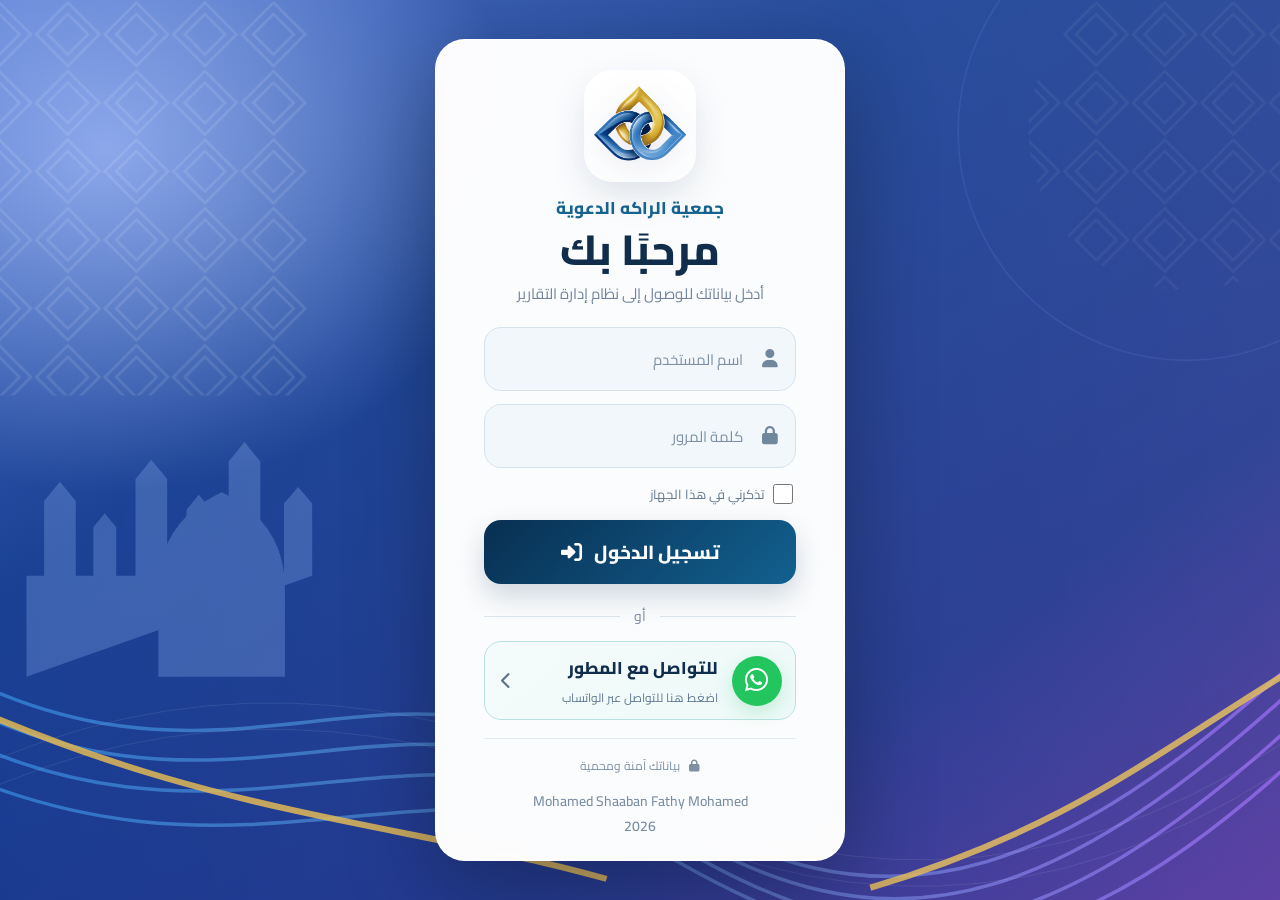
==== index.html @ d91a2e6d "تحسين خلفية صفحة الدخول وإزالة خلفية اللوجو" ====
<!DOCTYPE html>
<html lang="ar" dir="rtl">
<head>
<meta charset="UTF-8"><meta name="viewport" content="width=device-width,initial-scale=1,viewport-fit=cover">
<title>نظام إدارة التقارير الأسبوعية</title>
<meta name="theme-color" content="#102b75"><meta name="mobile-web-app-capable" content="yes"><meta name="apple-mobile-web-app-capable" content="yes"><meta name="apple-mobile-web-app-title" content="التقارير الأسبوعية">
<link rel="manifest" href="manifest.webmanifest"><link rel="apple-touch-icon" href="assets/logo.png">
<link rel="preconnect" href="https://script.google.com"><link rel="preconnect" href="https://fonts.googleapis.com"><link rel="preconnect" href="https://fonts.gstatic.com" crossorigin><link href="https://fonts.googleapis.com/css2?family=Cairo:wght@400;500;600;700;800&display=swap" rel="stylesheet"><link rel="stylesheet" href="https://cdnjs.cloudflare.com/ajax/libs/font-awesome/6.7.2/css/all.min.css">
<link rel="stylesheet" href="css/variables.css"><link rel="stylesheet" href="css/theme.css"><link rel="stylesheet" href="css/animations.css"><link rel="stylesheet" href="css/login.css"><link rel="stylesheet" href="css/login-v6.css?v=3"><link rel="stylesheet" href="css/dialogs.css?v=1"><link rel="stylesheet" href="css/pwa.css?v=3">
<style>
html,body{margin:0;min-height:100%;background:#eaf0f6}
body{overflow-x:hidden}
.login-page{position:relative;min-height:100dvh;min-height:100svh;background-image:linear-gradient(90deg,rgba(255,255,255,.06),rgba(255,255,255,.10)),url('assets/login-background.webp?v=3');background-size:cover;background-position:center;background-repeat:no-repeat;display:flex;align-items:center;justify-content:flex-start;padding:24px 10%;box-sizing:border-box;overflow:hidden}
.login-page::before{content:"";position:absolute;inset:0;background:linear-gradient(90deg,rgba(255,255,255,.03),rgba(255,255,255,.12));pointer-events:none}
.login-card{position:relative;z-index:1;backdrop-filter:blur(10px);-webkit-backdrop-filter:blur(10px)}
.card-logo img{background:transparent!important;mix-blend-mode:multiply;filter:drop-shadow(0 8px 18px rgba(16,43,117,.10))}
@media(max-width:900px){.login-page{background-position:center center;justify-content:center;padding:18px}.login-page::before{background:rgba(255,255,255,.10)}}
@media(max-width:600px){.login-page{background-position:center center;padding:14px}.login-card{width:min(100%,420px);max-height:calc(100dvh - 28px);overflow:auto}.login-page::before{background:rgba(255,255,255,.14)}.card-logo img{mix-blend-mode:multiply}}
@media(prefers-reduced-motion:reduce){.login-page{background-attachment:scroll}}
</style>
</head>
<body>
<div class="login-page">
<main class="login-card fade-up">
    <div class="card-logo"><img src="assets/logo.png" alt="شعار جمعية الراكه الدعوية"></div>
    <div class="login-kicker">جمعية الراكه الدعوية</div>
    <h1 class="login-title">مرحبًا بك</h1>
    <p class="login-subtitle">أدخل بياناتك للوصول إلى نظام إدارة التقارير</p>
    <form class="login-form">
        <div class="input-group"><i class="fa-solid fa-user"></i><input id="username" type="text" autocomplete="username" placeholder="اسم المستخدم"></div>
        <div class="input-group"><i class="fa-solid fa-lock"></i><input id="password" type="password" autocomplete="current-password" placeholder="كلمة المرور"></div>
        <label class="remember-row"><input type="checkbox"><span>تذكرني في هذا الجهاز</span></label>
        <button id="loginBtn" type="button" class="login-btn ripple"><span id="loginText">تسجيل الدخول</span><i class="fa-solid fa-right-to-bracket"></i></button>
    </form>
    <div class="contact-divider"><span>أو</span></div>
    <a class="developer-contact" href="https://wa.me/966580956015" target="_blank" rel="noopener noreferrer" aria-label="التواصل مع المطور عبر الواتساب">
        <span class="whatsapp-icon"><i class="fa-brands fa-whatsapp"></i></span>
        <span class="developer-contact-text"><strong>للتواصل مع المطور</strong><small>اضغط هنا للتواصل عبر الواتساب</small></span>
        <i class="fa-solid fa-chevron-left developer-arrow"></i>
    </a>
    <div class="security-note"><i class="fa-solid fa-lock"></i> بياناتك آمنة ومحمية</div>
    <div class="login-footer">Mohamed Shaaban Fathy Mohamed<br><span>2026</span></div>
</main>
</div>
<script src="js/config.js"></script><script src="js/storage.js"></script><script src="js/api.js?v=2"></script><script src="js/dialogs.js?v=1"></script><script src="js/auth.js?v=2"></script><script src="js/pwa.js?v=3"></script><script>if('serviceWorker'in navigator)window.addEventListener('load',()=>navigator.serviceWorker.register('./service-worker.js?v=17').catch(()=>{}));</script>
</body></html>
---- css/variables.css ----
/* ==========================================
   Weekly Reports System
   CSS Variables
========================================== */

:root {

    /* ==========================
       Primary Colors
    ========================== */

    --primary: #4F46E5;
    --primary-light: #6366F1;
    --primary-dark: #3730A3;

    --secondary: #7C3AED;

    --success: #16A34A;

    --warning: #F59E0B;

    --danger: #DC2626;

    --info: #0EA5E9;

    /* ==========================
       Light Theme
    ========================== */

    --background: #F5F7FB;

    --surface: #FFFFFF;

    --surface-2: #F8FAFC;

    --border: #E5E7EB;

    /* ==========================
       Text Colors
    ========================== */

    --text: #111827;

    --text-light: #6B7280;

    --text-white: #FFFFFF;

    /* ==========================
       Radius
    ========================== */

    --radius-xs: 8px;

    --radius-sm: 12px;

    --radius-md: 18px;

    --radius-lg: 24px;

    --radius-xl: 32px;

    /* ==========================
       Shadows
    ========================== */

    --shadow-sm:
        0 2px 8px rgba(0,0,0,.05);

    --shadow-md:
        0 8px 25px rgba(0,0,0,.08);

    --shadow-lg:
        0 15px 45px rgba(0,0,0,.12);

    /* ==========================
       Glass Effect
    ========================== */

    --glass:
        rgba(255,255,255,.65);

    --glass-border:
        rgba(255,255,255,.45);

    --blur: blur(18px);

    /* ==========================
       Animation
    ========================== */

    --transition:
        .30s ease;

    --transition-fast:
        .18s ease;

    /* ==========================
       Sizes
    ========================== */

    --container: 1400px;

    --login-width: 460px;

    --header-height: 72px;

}
---- css/theme.css ----
/* ==========================================
   Weekly Reports System
   Theme
========================================== */

/* ==========================
   Reset
========================== */

* {

    margin: 0;

    padding: 0;

    box-sizing: border-box;

}

/* ==========================
   HTML
========================== */

html {

    scroll-behavior: smooth;

}

/* ==========================
   Body
========================== */

body {

    font-family: "Cairo", sans-serif;

    background: var(--background);

    color: var(--text);

    direction: rtl;

    overflow-x: hidden;

    min-height: 100vh;

    transition: var(--transition);

    -webkit-font-smoothing: antialiased;

    text-rendering: optimizeLegibility;

}

/* ==========================
   Links
========================== */

a {

    text-decoration: none;

    color: inherit;

}

/* ==========================
   Buttons
========================== */

button {

    font-family: inherit;

    border: none;

    outline: none;

    cursor: pointer;

}

/* ==========================
   Inputs
========================== */

input,

textarea,

select,

button {

    font-family: inherit;

}

/* ==========================
   Images
========================== */

img {

    display: block;

    max-width: 100%;

}

/* ==========================
   Lists
========================== */

ul,

ol {

    list-style: none;

}

/* ==========================
   App
========================== */

#app {

    width: 100%;

    min-height: 100vh;

}

/* ==========================
   Container
========================== */

.container {

    width: min(100% - 40px, var(--container));

    margin-inline: auto;

}

/* ==========================
   Scrollbar
========================== */

::-webkit-scrollbar {

    width: 10px;

}

::-webkit-scrollbar-track {

    background: var(--surface-2);

}

::-webkit-scrollbar-thumb {

    background: var(--primary);

    border-radius: 100px;

}

::-webkit-scrollbar-thumb:hover {

    background: var(--primary-dark);

}

/* ==========================
   Selection
========================== */

::selection {

    background: var(--primary);

    color: white;

}

/* ==========================
   Focus
========================== */

:focus-visible {

    outline: 3px solid rgba(79,70,229,.25);

    outline-offset: 2px;

}

/* ==========================
   Dark Theme
========================== */

body.dark {

    --background: #0F172A;

    --surface: #1E293B;

    --surface-2: #273449;

    --border: #334155;

    --text: #F8FAFC;

    --text-light: #CBD5E1;

    --glass: rgba(30,41,59,.65);

    --glass-border: rgba(255,255,255,.08);

}
---- css/animations.css ----
/* ==========================================
   Weekly Reports System
   Animations
========================================== */

/* ==========================
   Keyframes
========================== */

@keyframes fadeIn {

    from {

        opacity: 0;

    }

    to {

        opacity: 1;

    }

}

@keyframes fadeUp {

    from {

        opacity: 0;

        transform: translateY(35px);

    }

    to {

        opacity: 1;

        transform: translateY(0);

    }

}

@keyframes fadeDown {

    from {

        opacity: 0;

        transform: translateY(-35px);

    }

    to {

        opacity: 1;

        transform: translateY(0);

    }

}

@keyframes zoomIn {

    from {

        opacity: 0;

        transform: scale(.90);

    }

    to {

        opacity: 1;

        transform: scale(1);

    }

}

@keyframes float {

    0% {

        transform: translateY(0px);

    }

    50% {

        transform: translateY(-10px);

    }

    100% {

        transform: translateY(0px);

    }

}

@keyframes rotate {

    from {

        transform: rotate(0deg);

    }

    to {

        transform: rotate(360deg);

    }

}

@keyframes pulse {

    0% {

        transform: scale(1);

    }

    50% {

        transform: scale(1.05);

    }

    100% {

        transform: scale(1);

    }

}

/* ==========================
   Animation Classes
========================== */

.fade-in {

    animation: fadeIn .7s ease forwards;

}

.fade-up {

    animation: fadeUp .7s ease forwards;

}

.fade-down {

    animation: fadeDown .7s ease forwards;

}

.zoom-in {

    animation: zoomIn .5s ease forwards;

}

.float {

    animation: float 4s ease-in-out infinite;

}

.pulse {

    animation: pulse 2s infinite;

}

/* ==========================
   Loading Spinner
========================== */

.spinner {

    width: 22px;

    height: 22px;

    border: 3px solid rgba(255,255,255,.30);

    border-top-color: white;

    border-radius: 50%;

    animation: rotate .8s linear infinite;

}

/* ==========================
   Hover Effects
========================== */

.hover-up {

    transition: var(--transition);

}

.hover-up:hover {

    transform: translateY(-5px);

}

.hover-scale {

    transition: var(--transition);

}

.hover-scale:hover {

    transform: scale(1.03);

}

/* ==========================
   Ripple Effect
========================== */

.ripple {

    position: relative;

    overflow: hidden;

}

.ripple::after {

    content: "";

    position: absolute;

    width: 0;

    height: 0;

    border-radius: 50%;

    background: rgba(255,255,255,.35);

    top: 50%;

    left: 50%;

    transform: translate(-50%, -50%);

    transition: .5s;

}

.ripple:active::after {

    width: 350px;

    height: 350px;

}
---- css/login.css ----
/* ==========================================
   Weekly Reports System
   Login Page
========================================== */
/* ==========================
   Body
========================== */

body{

    font-family:"Cairo",sans-serif;

    min-height:100vh;

    margin:0;

    display:flex;

    justify-content:center;

    align-items:center;

    overflow:hidden;

    background:

    linear-gradient(

        rgba(15,23,42,.35),

        rgba(15,23,42,.35)

    ),

    url("../assets/login-bg.jpg");

    background-size:cover;

    background-position:center;

    background-repeat:no-repeat;

    background-attachment:fixed;

}
/* ==========================
   Login Wrapper
========================== */

.login-wrapper{

    width:100%;

    max-width:1200px;

    display:flex;

    justify-content:center;

    align-items:center;

    padding:20px;

}
/* ==========================
   Login Card
========================== */

.login-card{

    width:100%;

    max-width:410px;

    padding:30px;

    border-radius:24px;

    background:rgba(32,38,72,.55);

    backdrop-filter:blur(16px);

    -webkit-backdrop-filter:blur(16px);

    border:1px solid rgba(255,255,255,.12);

    box-shadow:

    0 15px 40px rgba(0,0,0,.25);

}
/* ==========================
   Logo
========================== */

.logo{

    width:72px;

    height:72px;

    display:block;

    margin:0 auto 15px;

    object-fit:contain;

}

.logo img{

    width:72px;

    height:72px;

}

/* ==========================
   Title
========================== */

.login-title{

    font-size:36px;

    font-weight:800;

    color:#FFFFFF;

    text-align:center;

    line-height:1.25;

    margin:12px 0 8px;

}

.login-subtitle{

    font-size:15px;

    color:rgba(255,255,255,.75);

    text-align:center;

    line-height:1.8;

    margin-bottom:28px;

}

/* ==========================
   Form
========================== */

.login-form{

    display:flex;

    flex-direction:column;

    gap:16px;

}
/* ==========================
   Input Group
========================== */

.input-group{

    position:relative;

}

.input-group i{

    position:absolute;

    top:50%;

    right:18px;

    transform:translateY(-50%);

    color:#6366F1;

    font-size:18px;

}

.input-group input{

    width:100%;

    height:56px;

    border-radius:16px;

    border:1px solid rgba(255,255,255,.12);

    background:rgba(255,255,255,.08);

    color:#FFF;

    font-size:15px;

    padding:0 52px 0 18px;

    outline:none;

    transition:.25s;

}

.input-group input::placeholder{

    color:rgba(255,255,255,.55);

}

.input-group input:focus{

    border-color:#6366F1;

    background:rgba(255,255,255,.12);

    box-shadow:

    0 0 0 3px rgba(99,102,241,.18);

}
/* ==========================
   Login Button
========================== */

.login-btn{

    width:100%;

    height:56px;

    border:none;

    border-radius:16px;

    background:

    linear-gradient(

        90deg,

        #4F46E5,

        #6D28D9

    );

    color:#FFF;

    font-size:18px;

    font-weight:700;

    cursor:pointer;

    transition:.25s;

    margin-top:6px;

}

.login-btn:hover{

    transform:translateY(-2px);

    box-shadow:

    0 10px 28px rgba(79,70,229,.35);

}
/* ==========================
   Bottom Actions
========================== */

.login-actions {

    display: flex;

    justify-content: space-between;

    align-items: center;

    margin-top: 25px;

    gap: 15px;

}

.action-btn {

    flex: 1;

    height: 52px;

    border-radius: 14px;

    background: rgba(255,255,255,.18);

    backdrop-filter: blur(10px);

    border: 1px solid rgba(255,255,255,.25);

    color: white;

    display: flex;

    justify-content: center;

    align-items: center;

    gap: 10px;

    cursor: pointer;

    transition: var(--transition);

    font-size: 15px;

    font-weight: 600;

}

.action-btn:hover {

    background: rgba(255,255,255,.28);

    transform: translateY(-2px);

}

/* ==========================
   Loading Text
========================== */

.loading-text {

    display: flex;

    align-items: center;

    gap: 12px;

}

/* ==========================
   Footer
========================== */

.login-footer {

    margin-top: 35px;

    text-align: center;

    color: rgba(255,255,255,.75);

    font-size: 13px;

}
.install-btn{

    width:100%;

    height:48px;

    margin-top:12px;

    border:none;

    border-radius:14px;

    background:rgba(255,255,255,.12);

    border:1px solid rgba(255,255,255,.12);

    color:#FFF;

    font-size:14px;

    font-weight:700;

    cursor:pointer;

    transition:.25s;

}

.install-btn:hover{

    background:#4F46E5;

}
---- css/login-v6.css ----
/* W1 - Login design v6 */
*{box-sizing:border-box}
html,body{margin:0!important;min-height:100%;font-family:Cairo,sans-serif!important}
body{background:#102b75!important;overflow-x:hidden!important}
.login-page{position:relative!important;width:100%!important;min-height:100svh!important;height:100svh!important;display:flex!important;align-items:center!important;justify-content:center!important;padding:28px 20px!important;overflow:hidden!important;background:#102b75 url('../assets/login-bg.svg') center/cover no-repeat!important}
.login-page:before{content:"";position:absolute;inset:0;background:linear-gradient(135deg,rgba(7,43,103,.1),rgba(10,39,100,.04));pointer-events:none}
.login-page>.login-brand,.login-page>.side-panel,.login-page>.decor,.mobile-brand-head,.brand-content,.top-badge{display:none!important}
.login-card{position:relative!important;z-index:2!important;width:min(500px,100%)!important;max-height:calc(100svh - 40px)!important;overflow:auto!important;margin:auto!important;display:flex!important;flex-direction:column!important;align-items:center!important;background:rgba(255,255,255,.985)!important;border:1px solid rgba(255,255,255,.95)!important;border-radius:30px!important;padding:30px 48px 22px!important;box-shadow:0 28px 90px rgba(0,0,0,.3)!important;color:#102d4b!important;scrollbar-width:none!important}
.login-card::-webkit-scrollbar{display:none}
.card-logo{width:112px!important;height:112px!important;border-radius:28px!important;background:#fff!important;padding:8px!important;margin:0 auto 14px!important;display:flex!important;align-items:center!important;justify-content:center!important;box-shadow:0 14px 35px rgba(8,47,82,.1)!important}
.card-logo img{width:100%!important;height:100%!important;object-fit:contain!important}
.login-kicker{text-align:center!important;color:#17638f!important;font-size:17px!important;line-height:1.5!important;font-weight:800!important}
.login-title{text-align:center!important;font-size:42px!important;line-height:1.25!important;margin:2px 0 4px!important;color:#102d4b!important;font-weight:800!important}
.login-subtitle{text-align:center!important;color:#71849a!important;font-size:15px!important;line-height:1.8!important;margin:0 0 20px!important}
.login-form{width:100%!important;display:flex!important;flex-direction:column!important;gap:13px!important;padding:0!important;margin:0!important;border:0!important;background:transparent!important;box-shadow:none!important}
.input-group{position:relative!important;margin:0!important}
.input-group i{position:absolute!important;right:18px!important;top:50%!important;transform:translateY(-50%)!important;color:#71879b!important;font-size:18px!important;z-index:2!important}
.input-group input{width:100%!important;height:64px!important;border:1px solid #d5e3ee!important;border-radius:17px!important;background:#f2f7fc!important;color:#102d4b!important;padding:0 52px 0 16px!important;font:inherit!important;font-size:15px!important;outline:none!important}
.input-group input:focus{border-color:#17638f!important;background:#fff!important;box-shadow:0 0 0 4px rgba(23,99,143,.08)!important}
.input-group input::placeholder{color:#7c90a2!important}
.remember-row{display:flex!important;align-items:center!important;gap:9px!important;align-self:flex-start!important;padding:1px 3px!important;color:#63788c!important;font-size:13px!important;cursor:pointer}
.remember-row input{width:20px!important;height:20px!important;accent-color:#17638f!important;margin:0!important}
.login-btn{width:100%!important;height:64px!important;border:0!important;border-radius:17px!important;background:linear-gradient(135deg,#082f52,#12608f)!important;color:#fff!important;font:inherit!important;font-size:19px!important;font-weight:800!important;display:flex!important;align-items:center!important;justify-content:center!important;gap:12px!important;cursor:pointer!important;box-shadow:0 12px 28px rgba(8,47,82,.18)!important;margin:0!important}
.login-btn i{font-size:21px!important}
.contact-divider{width:100%;display:flex;align-items:center;gap:14px;color:#7b8da1;font-size:14px;margin:19px 0 12px}
.contact-divider:before,.contact-divider:after{content:"";height:1px;background:#dbe6ee;flex:1}
.developer-contact{width:100%;min-height:76px;display:flex;align-items:center;gap:14px;padding:10px 13px;border:1px solid #b9e1e2;border-radius:17px;background:linear-gradient(135deg,#f4fcfb,#edf9f8);color:#102d4b;text-decoration:none;transition:.22s ease}
.developer-contact:hover{transform:translateY(-2px);box-shadow:0 10px 24px rgba(13,148,136,.1);border-color:#8fd2d2}
.whatsapp-icon{width:50px;height:50px;flex:0 0 50px;border-radius:50%;display:flex;align-items:center;justify-content:center;background:#22c55e;color:#fff;font-size:27px;box-shadow:0 7px 18px rgba(34,197,94,.2)}
.developer-contact-text{display:flex;flex-direction:column;gap:2px;flex:1;text-align:right}
.developer-contact-text strong{font-size:17px;font-weight:800}
.developer-contact-text small{font-size:12px;color:#607891}
.developer-arrow{font-size:17px;color:#5d7189;margin-left:3px}
.security-note{margin-top:18px!important;padding-top:15px!important;border-top:1px solid #e1eaf0!important;width:100%!important;text-align:center!important;color:#7d90a4!important;font-size:12px!important}
.security-note i{margin-left:6px}
.login-footer{text-align:center!important;color:#788da2!important;font-size:14px!important;line-height:1.75!important;margin-top:12px!important;font-weight:500!important}
.login-footer span{font-weight:600}
.pwa-note{display:none!important}
@media(max-width:850px){.login-page{height:auto!important;min-height:100svh!important;padding:20px 12px!important}.login-card{width:min(520px,100%)!important;max-height:none!important;border-radius:26px!important;padding:24px!important}.card-logo{width:92px!important;height:92px!important;border-radius:24px!important;margin-bottom:10px!important}.login-kicker{font-size:15px!important}.login-title{font-size:34px!important}.login-subtitle{font-size:12px!important;margin-bottom:16px!important}.input-group input,.login-btn{height:58px!important}.login-btn{font-size:17px!important}.developer-contact{min-height:70px}.developer-contact-text strong{font-size:15px}.developer-contact-text small{font-size:11px}}
@media(max-width:430px){.login-page{padding:12px 8px!important}.login-card{width:100%!important;border-radius:22px!important;padding:18px 14px 15px!important}.card-logo{width:76px!important;height:76px!important;border-radius:20px!important;margin-bottom:8px!important}.login-kicker{font-size:13px!important}.login-title{font-size:29px!important}.login-subtitle{font-size:10px!important;margin-bottom:13px!important}.login-form{gap:9px!important}.input-group input,.login-btn{height:52px!important;border-radius:14px!important}.input-group input{font-size:12px!important}.input-group i{font-size:15px!important;right:15px!important}.remember-row{font-size:10px!important}.remember-row input{width:17px!important;height:17px!important}.login-btn{font-size:14px!important}.contact-divider{margin:14px 0 9px;font-size:11px}.developer-contact{min-height:62px;padding:8px 10px;border-radius:14px;gap:10px}.whatsapp-icon{width:43px;height:43px;flex-basis:43px;font-size:23px}.developer-contact-text strong{font-size:13px}.developer-contact-text small{font-size:9px}.developer-arrow{font-size:14px}.security-note{margin-top:12px!important;padding-top:11px!important;font-size:9px!important}.login-footer{font-size:10px!important;margin-top:8px!important}}
---- css/dialogs.css ----
/* W1 - Premium in-app dialogs */
.w1-dialog-overlay{position:fixed;inset:0;z-index:100000;display:flex;align-items:center;justify-content:center;padding:18px;background:rgba(4,25,47,.58);backdrop-filter:blur(9px);-webkit-backdrop-filter:blur(9px);opacity:0;visibility:hidden;transition:opacity .22s ease,visibility .22s ease;font-family:Cairo,Arial,sans-serif;direction:rtl}.w1-dialog-overlay.w1-dialog-show{opacity:1;visibility:visible}.w1-dialog-card{position:relative;width:min(430px,100%);background:linear-gradient(180deg,#fff,#f9fbfd);border:1px solid rgba(255,255,255,.9);border-radius:28px;padding:30px 28px 24px;text-align:center;box-shadow:0 28px 80px rgba(0,20,45,.30);transform:translateY(14px) scale(.96);transition:transform .28s cubic-bezier(.2,.8,.2,1);outline:none;overflow:hidden}.w1-dialog-show .w1-dialog-card{transform:translateY(0) scale(1)}.w1-dialog-card:before{content:"";position:absolute;inset:0 0 auto;height:5px;background:linear-gradient(90deg,#0b3156,#1767a8,#d7a83e)}.w1-dialog-card:after{content:"";position:absolute;width:180px;height:180px;border-radius:50%;background:rgba(23,103,168,.045);left:-90px;bottom:-100px;pointer-events:none}.w1-dialog-close{position:absolute;left:16px;top:16px;width:36px;height:36px;border:1px solid #e3ebf2;border-radius:11px;background:#f6f9fb;color:#73879a;font-size:16px;cursor:pointer;z-index:2;transition:.2s}.w1-dialog-close:hover{background:#eaf2f8;color:#0b3156;transform:rotate(4deg)}.w1-dialog-icon{width:76px;height:76px;margin:4px auto 16px;border-radius:24px;display:flex;align-items:center;justify-content:center;font-size:30px;box-shadow:0 12px 30px rgba(11,49,86,.10)}.w1-dialog-icon.confirm,.w1-dialog-icon.error{background:#fff0f2;color:#a52c4b}.w1-dialog-icon.success{background:#eaf9f1;color:#15945d}.w1-dialog-icon.warning{background:#fff7e5;color:#b57908}.w1-dialog-icon.info{background:#eaf4fc;color:#1767a8}.w1-dialog-kicker{display:block;color:#8a9aaa;font-size:9px;font-weight:700;margin-bottom:5px}.w1-dialog-body h3{margin:0;color:#0b3156;font-size:22px;font-weight:800;line-height:1.45}.w1-dialog-body p{margin:8px auto 0;color:#63778b;font-size:12px;line-height:1.9;max-width:330px}.w1-dialog-actions{display:grid;grid-template-columns:1fr 1.25fr;gap:10px;margin-top:23px;position:relative;z-index:1}.w1-dialog-btn{height:50px;border-radius:14px;border:1px solid transparent;font:inherit;font-size:12px;font-weight:800;cursor:pointer;transition:.2s}.w1-dialog-btn.primary{background:linear-gradient(135deg,#0b3156,#1767a8);color:#fff;box-shadow:0 9px 22px rgba(11,49,86,.17)}.w1-dialog-btn.danger{background:linear-gradient(135deg,#8e2341,#b33a59);color:#fff;box-shadow:0 9px 22px rgba(142,35,65,.18)}.w1-dialog-btn.secondary{background:#f1f5f8;border-color:#dbe6ee;color:#50677a}.w1-dialog-btn:hover{transform:translateY(-1px)}.w1-dialog-btn:active{transform:translateY(0)}
@media(max-width:480px){.w1-dialog-overlay{padding:12px}.w1-dialog-card{border-radius:24px;padding:27px 18px 19px}.w1-dialog-icon{width:68px;height:68px;border-radius:21px;font-size:27px;margin-bottom:13px}.w1-dialog-body h3{font-size:19px}.w1-dialog-body p{font-size:10px}.w1-dialog-actions{margin-top:19px}.w1-dialog-btn{height:47px;font-size:11px}}
---- css/pwa.css ----
#pwaInstallBanner{
  position:fixed;
  left:50%;
  bottom:22px;
  transform:translateX(-50%);
  z-index:99999;
  width:min(520px,calc(100% - 28px));
  min-height:72px;
  display:flex;
  align-items:center;
  gap:12px;
  direction:rtl;
  padding:10px 12px;
  background:rgba(255,255,255,.98);
  border:1px solid #dce8f1;
  border-radius:18px;
  box-shadow:0 18px 45px rgba(11,49,86,.18);
  font-family:Cairo,Arial,sans-serif;
  animation:pwaSlideUp .35s ease both;
}
#pwaInstallBanner .pwa-install-icon{width:48px;height:48px;flex:0 0 48px;border-radius:14px;background:#f3f8fc;display:flex;align-items:center;justify-content:center;overflow:hidden}
#pwaInstallBanner .pwa-install-icon img{width:38px;height:38px;object-fit:contain}
#pwaInstallBanner .pwa-install-content{min-width:0;flex:1;text-align:right}
#pwaInstallBanner .pwa-install-content strong{display:block;color:#0b3156;font-size:13px;font-weight:800;line-height:1.5}
#pwaInstallBanner .pwa-install-content span{display:block;color:#71849a;font-size:9px;line-height:1.7;margin-top:2px}
#pwaInstallBanner #pwaInstallAction{border:0;background:linear-gradient(135deg,#0b3156,#1767a8);color:#fff;border-radius:11px;height:40px;padding:0 16px;font-family:inherit;font-size:11px;font-weight:800;cursor:pointer;white-space:nowrap}
#pwaInstallBanner #pwaInstallClose{border:0;background:#f1f5f8;color:#6d7d8d;width:32px;height:32px;border-radius:10px;font-size:20px;line-height:1;cursor:pointer;flex:0 0 32px}
@keyframes pwaSlideUp{from{opacity:0;transform:translate(-50%,14px)}to{opacity:1;transform:translate(-50%,0)}}
@media(max-width:600px){#pwaInstallBanner{bottom:12px;width:calc(100% - 18px);border-radius:16px;padding:9px}.pwa-install-content strong{font-size:11px!important}.pwa-install-content span{font-size:8px!important}#pwaInstallBanner #pwaInstallAction{height:38px;padding:0 12px;font-size:10px}}
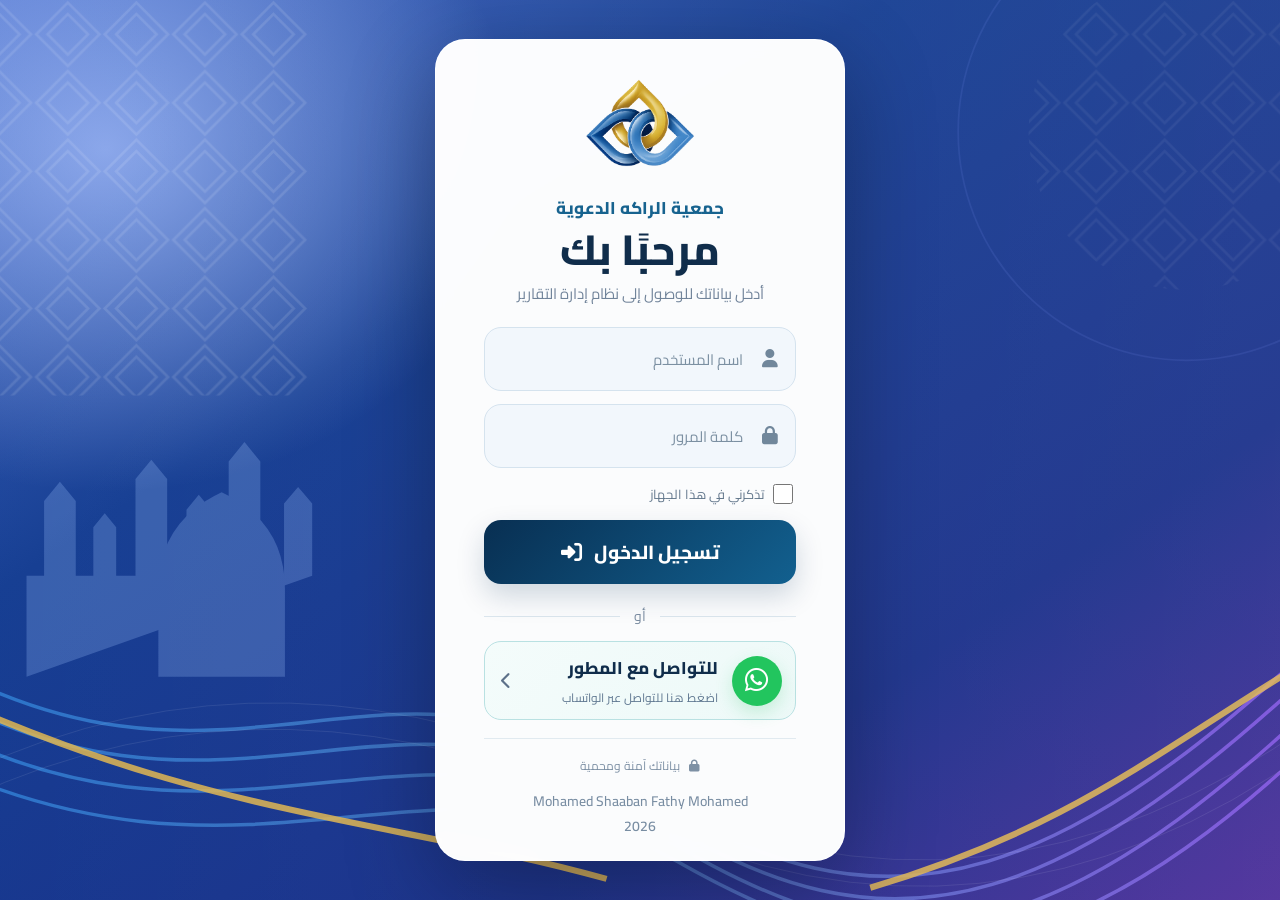
==== commit 9755e450: "Use the new login background image and remove logo background effects" ====
--- a/index.html
+++ b/index.html
@@ -6,16 +6,17 @@
 <meta name="theme-color" content="#102b75"><meta name="mobile-web-app-capable" content="yes"><meta name="apple-mobile-web-app-capable" content="yes"><meta name="apple-mobile-web-app-title" content="التقارير الأسبوعية">
 <link rel="manifest" href="manifest.webmanifest"><link rel="apple-touch-icon" href="assets/logo.png">
 <link rel="preconnect" href="https://script.google.com"><link rel="preconnect" href="https://fonts.googleapis.com"><link rel="preconnect" href="https://fonts.gstatic.com" crossorigin><link href="https://fonts.googleapis.com/css2?family=Cairo:wght@400;500;600;700;800&display=swap" rel="stylesheet"><link rel="stylesheet" href="https://cdnjs.cloudflare.com/ajax/libs/font-awesome/6.7.2/css/all.min.css">
-<link rel="stylesheet" href="css/variables.css"><link rel="stylesheet" href="css/theme.css"><link rel="stylesheet" href="css/animations.css"><link rel="stylesheet" href="css/login.css"><link rel="stylesheet" href="css/login-v6.css?v=3"><link rel="stylesheet" href="css/dialogs.css?v=1"><link rel="stylesheet" href="css/pwa.css?v=3">
+<link rel="stylesheet" href="css/variables.css"><link rel="stylesheet" href="css/theme.css"><link rel="stylesheet" href="css/animations.css"><link rel="stylesheet" href="css/login.css"><link rel="stylesheet" href="css/login-v6.css?v=4"><link rel="stylesheet" href="css/dialogs.css?v=1"><link rel="stylesheet" href="css/pwa.css?v=3">
 <style>
 html,body{margin:0;min-height:100%;background:#eaf0f6}
 body{overflow-x:hidden}
-.login-page{position:relative;min-height:100dvh;min-height:100svh;background-image:linear-gradient(90deg,rgba(255,255,255,.06),rgba(255,255,255,.10)),url('assets/login-background.webp?v=3');background-size:cover;background-position:center;background-repeat:no-repeat;display:flex;align-items:center;justify-content:flex-start;padding:24px 10%;box-sizing:border-box;overflow:hidden}
-.login-page::before{content:"";position:absolute;inset:0;background:linear-gradient(90deg,rgba(255,255,255,.03),rgba(255,255,255,.12));pointer-events:none}
-.login-card{position:relative;z-index:1;backdrop-filter:blur(10px);-webkit-backdrop-filter:blur(10px)}
-.card-logo img{background:transparent!important;mix-blend-mode:multiply;filter:drop-shadow(0 8px 18px rgba(16,43,117,.10))}
-@media(max-width:900px){.login-page{background-position:center center;justify-content:center;padding:18px}.login-page::before{background:rgba(255,255,255,.10)}}
-@media(max-width:600px){.login-page{background-position:center center;padding:14px}.login-card{width:min(100%,420px);max-height:calc(100dvh - 28px);overflow:auto}.login-page::before{background:rgba(255,255,255,.14)}.card-logo img{mix-blend-mode:multiply}}
+.login-page{position:relative;min-height:100dvh;min-height:100svh;background-image:linear-gradient(90deg,rgba(255,255,255,.03),rgba(255,255,255,.08)),url('assets/login-background.jpg?v=1');background-size:cover;background-position:center;background-repeat:no-repeat;display:flex;align-items:center;justify-content:flex-start;padding:24px 10%;box-sizing:border-box;overflow:hidden}
+.login-page::before{content:"";position:absolute;inset:0;background:linear-gradient(90deg,rgba(255,255,255,.02),rgba(255,255,255,.08));pointer-events:none}
+.login-card{position:relative;z-index:1;background:rgba(255,255,255,.90);border:1px solid rgba(255,255,255,.72);box-shadow:0 18px 55px rgba(16,43,117,.18);backdrop-filter:blur(8px);-webkit-backdrop-filter:blur(8px)}
+.card-logo{background:transparent!important;box-shadow:none!important;border:0!important;padding:0!important}
+.card-logo img{display:block;background:transparent!important;box-shadow:none!important;border:0!important;mix-blend-mode:normal;filter:none;object-fit:contain}
+@media(max-width:900px){.login-page{background-position:center center;justify-content:center;padding:18px}.login-page::before{background:rgba(255,255,255,.07)}}
+@media(max-width:600px){.login-page{background-position:center center;padding:14px}.login-card{width:min(100%,420px);max-height:calc(100dvh - 28px);overflow:auto}.login-page::before{background:rgba(255,255,255,.10)}.card-logo img{mix-blend-mode:normal}}
 @media(prefers-reduced-motion:reduce){.login-page{background-attachment:scroll}}
 </style>
 </head>
@@ -42,5 +43,5 @@
     <div class="login-footer">Mohamed Shaaban Fathy Mohamed<br><span>2026</span></div>
 </main>
 </div>
-<script src="js/config.js"></script><script src="js/storage.js"></script><script src="js/api.js?v=2"></script><script src="js/dialogs.js?v=1"></script><script src="js/auth.js?v=2"></script><script src="js/pwa.js?v=3"></script><script>if('serviceWorker'in navigator)window.addEventListener('load',()=>navigator.serviceWorker.register('./service-worker.js?v=17').catch(()=>{}));</script>
+<script src="js/config.js"></script><script src="js/storage.js"></script><script src="js/api.js?v=2"></script><script src="js/dialogs.js?v=1"></script><script src="js/auth.js?v=2"></script><script src="js/pwa.js?v=3"></script><script>if('serviceWorker'in navigator)window.addEventListener('load',()=>navigator.serviceWorker.register('./service-worker.js?v=18').catch(()=>{}));</script>
 </body></html>
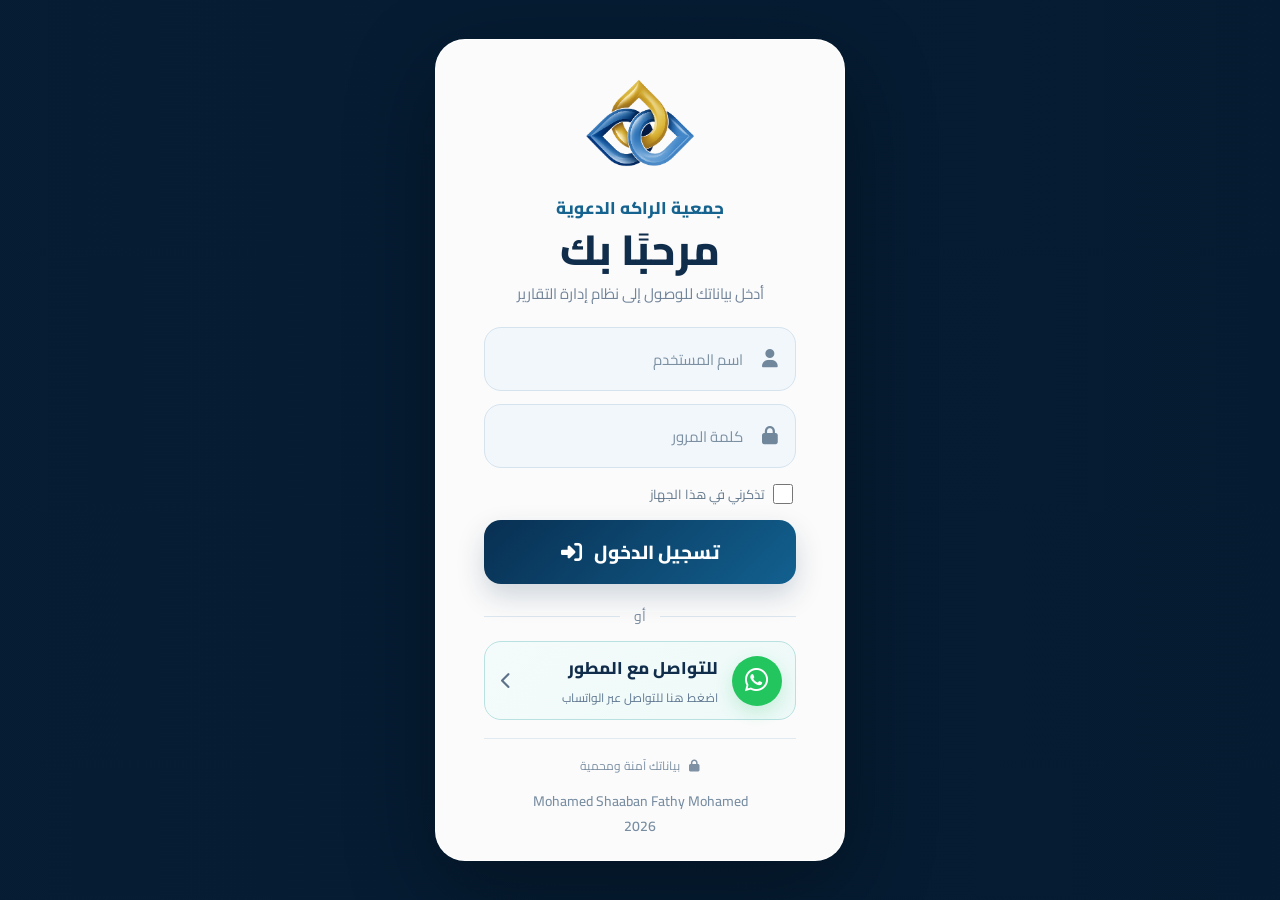
==== commit 90d76af8: "إعادة الانترو إلى الفيديو مع تحسين العرض على الجوال" ====
--- a/index.html
+++ b/index.html
@@ -8,40 +8,22 @@
 <link rel="preconnect" href="https://script.google.com"><link rel="preconnect" href="https://fonts.googleapis.com"><link rel="preconnect" href="https://fonts.gstatic.com" crossorigin><link href="https://fonts.googleapis.com/css2?family=Cairo:wght@400;500;600;700;800&display=swap" rel="stylesheet"><link rel="stylesheet" href="https://cdnjs.cloudflare.com/ajax/libs/font-awesome/6.7.2/css/all.min.css">
 <link rel="stylesheet" href="css/variables.css"><link rel="stylesheet" href="css/theme.css"><link rel="stylesheet" href="css/animations.css"><link rel="stylesheet" href="css/login.css"><link rel="stylesheet" href="css/login-v6.css?v=4"><link rel="stylesheet" href="css/dialogs.css?v=1"><link rel="stylesheet" href="css/pwa.css?v=3">
 <style>
-html,body{margin:0;min-height:100%;background:#eaf0f6}
-body{overflow-x:hidden}
-.login-page{position:relative;min-height:100dvh;min-height:100svh;background-image:linear-gradient(90deg,rgba(255,255,255,.03),rgba(255,255,255,.08)),url('assets/login-background.jpg?v=1');background-size:cover;background-position:center;background-repeat:no-repeat;display:flex;align-items:center;justify-content:flex-start;padding:24px 10%;box-sizing:border-box;overflow:hidden}
-.login-page::before{content:"";position:absolute;inset:0;background:linear-gradient(90deg,rgba(255,255,255,.02),rgba(255,255,255,.08));pointer-events:none}
+html,body{margin:0;min-height:100%;background:#061d34}
+.login-page{position:relative;min-height:100dvh;min-height:100svh;display:flex;align-items:center;justify-content:flex-start;padding:24px 10%;box-sizing:border-box;overflow:hidden;background:#061d34}
+.login-video{position:absolute;inset:0;width:100%;height:100%;object-fit:cover;object-position:center;z-index:0;background:#061d34}
+.login-video-overlay{position:absolute;inset:0;background:linear-gradient(90deg,rgba(3,24,43,.10),rgba(3,24,43,.32));z-index:0;pointer-events:none}
 .login-card{position:relative;z-index:1;background:rgba(255,255,255,.90);border:1px solid rgba(255,255,255,.72);box-shadow:0 18px 55px rgba(16,43,117,.18);backdrop-filter:blur(8px);-webkit-backdrop-filter:blur(8px)}
-.card-logo{background:transparent!important;box-shadow:none!important;border:0!important;padding:0!important}
-.card-logo img{display:block;background:transparent!important;box-shadow:none!important;border:0!important;mix-blend-mode:normal;filter:none;object-fit:contain}
-@media(max-width:900px){.login-page{background-position:center center;justify-content:center;padding:18px}.login-page::before{background:rgba(255,255,255,.07)}}
-@media(max-width:600px){.login-page{background-position:center center;padding:14px}.login-card{width:min(100%,420px);max-height:calc(100dvh - 28px);overflow:auto}.login-page::before{background:rgba(255,255,255,.10)}.card-logo img{mix-blend-mode:normal}}
-@media(prefers-reduced-motion:reduce){.login-page{background-attachment:scroll}}
+.card-logo{background:transparent!important;box-shadow:none!important;border:0!important;padding:0!important}.card-logo img{display:block;background:transparent!important;box-shadow:none!important;border:0!important;mix-blend-mode:normal;filter:none;object-fit:contain}
+@media(max-width:900px){.login-page{justify-content:center;padding:18px}.login-video{object-position:center center}.login-video-overlay{background:rgba(3,24,43,.22)}}
+@media(max-width:600px){.login-page{padding:14px}.login-card{width:min(100%,420px);max-height:calc(100dvh - 28px);overflow:auto}.login-video{object-position:center center}.login-video-overlay{background:rgba(3,24,43,.28)}.card-logo img{mix-blend-mode:normal}}
+@media(prefers-reduced-motion:reduce){.login-video{display:none}.login-page{background:#0b3156}}
 </style>
 </head>
 <body>
 <div class="login-page">
-<main class="login-card fade-up">
-    <div class="card-logo"><img src="assets/logo.png" alt="شعار جمعية الراكه الدعوية"></div>
-    <div class="login-kicker">جمعية الراكه الدعوية</div>
-    <h1 class="login-title">مرحبًا بك</h1>
-    <p class="login-subtitle">أدخل بياناتك للوصول إلى نظام إدارة التقارير</p>
-    <form class="login-form">
-        <div class="input-group"><i class="fa-solid fa-user"></i><input id="username" type="text" autocomplete="username" placeholder="اسم المستخدم"></div>
-        <div class="input-group"><i class="fa-solid fa-lock"></i><input id="password" type="password" autocomplete="current-password" placeholder="كلمة المرور"></div>
-        <label class="remember-row"><input type="checkbox"><span>تذكرني في هذا الجهاز</span></label>
-        <button id="loginBtn" type="button" class="login-btn ripple"><span id="loginText">تسجيل الدخول</span><i class="fa-solid fa-right-to-bracket"></i></button>
-    </form>
-    <div class="contact-divider"><span>أو</span></div>
-    <a class="developer-contact" href="https://wa.me/966580956015" target="_blank" rel="noopener noreferrer" aria-label="التواصل مع المطور عبر الواتساب">
-        <span class="whatsapp-icon"><i class="fa-brands fa-whatsapp"></i></span>
-        <span class="developer-contact-text"><strong>للتواصل مع المطور</strong><small>اضغط هنا للتواصل عبر الواتساب</small></span>
-        <i class="fa-solid fa-chevron-left developer-arrow"></i>
-    </a>
-    <div class="security-note"><i class="fa-solid fa-lock"></i> بياناتك آمنة ومحمية</div>
-    <div class="login-footer">Mohamed Shaaban Fathy Mohamed<br><span>2026</span></div>
-</main>
+<video class="login-video" autoplay muted playsinline loop preload="auto" aria-hidden="true"><source src="assets/intro.MP4" type="video/mp4"></video>
+<div class="login-video-overlay"></div>
+<main class="login-card fade-up"><div class="card-logo"><img src="assets/logo.png" alt="شعار جمعية الراكه الدعوية"></div><div class="login-kicker">جمعية الراكه الدعوية</div><h1 class="login-title">مرحبًا بك</h1><p class="login-subtitle">أدخل بياناتك للوصول إلى نظام إدارة التقارير</p><form class="login-form"><div class="input-group"><i class="fa-solid fa-user"></i><input id="username" type="text" autocomplete="username" placeholder="اسم المستخدم"></div><div class="input-group"><i class="fa-solid fa-lock"></i><input id="password" type="password" autocomplete="current-password" placeholder="كلمة المرور"></div><label class="remember-row"><input type="checkbox"><span>تذكرني في هذا الجهاز</span></label><button id="loginBtn" type="button" class="login-btn ripple"><span id="loginText">تسجيل الدخول</span><i class="fa-solid fa-right-to-bracket"></i></button></form><div class="contact-divider"><span>أو</span></div><a class="developer-contact" href="https://wa.me/966580956015" target="_blank" rel="noopener noreferrer" aria-label="التواصل مع المطور عبر الواتساب"><span class="whatsapp-icon"><i class="fa-brands fa-whatsapp"></i></span><span class="developer-contact-text"><strong>للتواصل مع المطور</strong><small>اضغط هنا للتواصل عبر الواتساب</small></span><i class="fa-solid fa-chevron-left developer-arrow"></i></a><div class="security-note"><i class="fa-solid fa-lock"></i> بياناتك آمنة ومحمية</div><div class="login-footer">Mohamed Shaaban Fathy Mohamed<br><span>2026</span></div></main>
 </div>
-<script src="js/config.js"></script><script src="js/storage.js"></script><script src="js/api.js?v=2"></script><script src="js/dialogs.js?v=1"></script><script src="js/auth.js?v=2"></script><script src="js/pwa.js?v=3"></script><script>if('serviceWorker'in navigator)window.addEventListener('load',()=>navigator.serviceWorker.register('./service-worker.js?v=18').catch(()=>{}));</script>
-</body></html>
+<script src="js/config.js"></script><script src="js/storage.js"></script><script src="js/api.js?v=2"></script><script src="js/dialogs.js?v=1"></script><script src="js/auth.js?v=2"></script><script src="js/pwa.js?v=3"></script><script>if('serviceWorker'in navigator)window.addEventListener('load',()=>navigator.serviceWorker.register('./service-worker.js?v=20').catch(()=>{}));</script>
+</body></html>
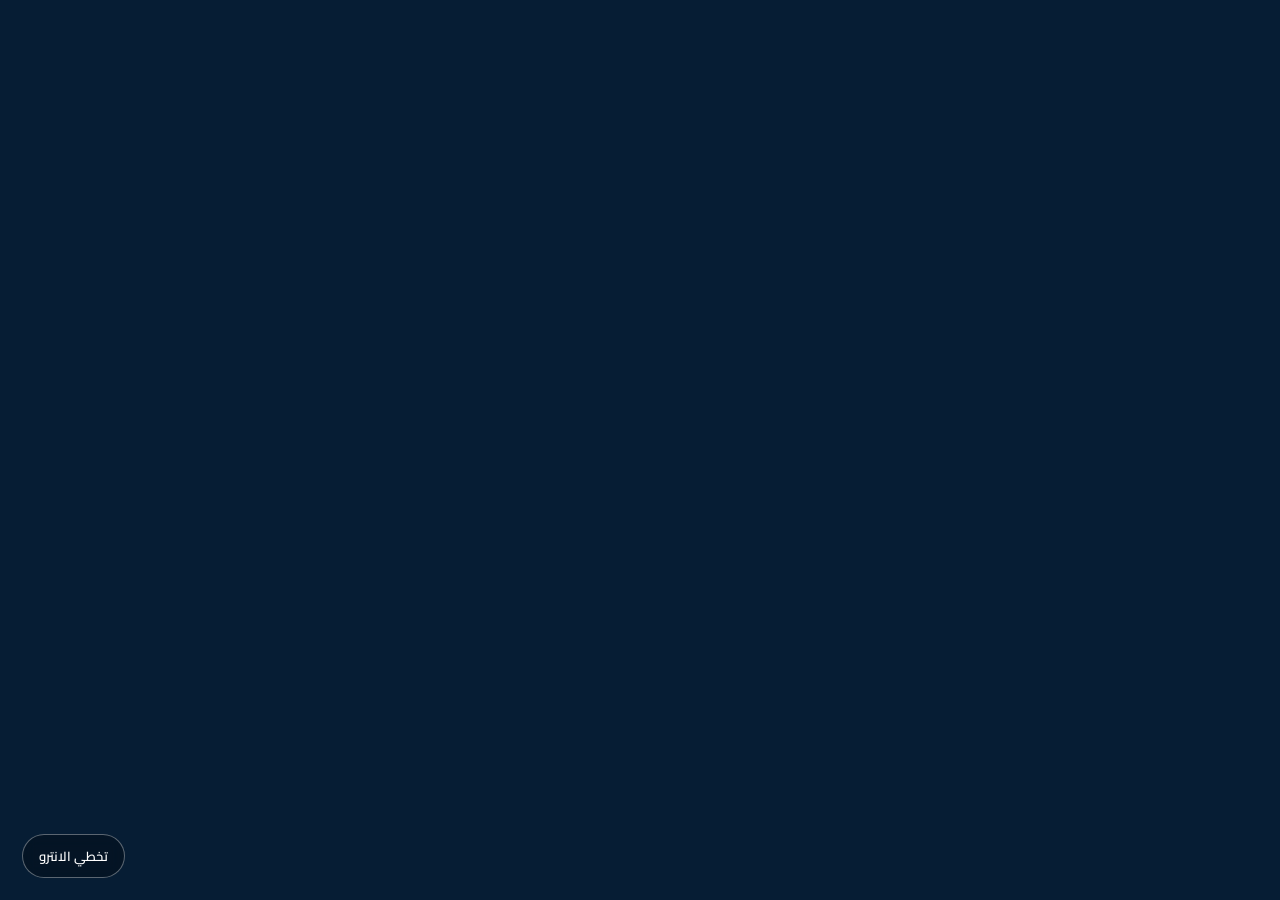
==== commit 3dd5a444: "فصل فيديو الانترو عن خلفية صفحة الدخول" ====
--- a/index.html
+++ b/index.html
@@ -8,22 +8,45 @@
 <link rel="preconnect" href="https://script.google.com"><link rel="preconnect" href="https://fonts.googleapis.com"><link rel="preconnect" href="https://fonts.gstatic.com" crossorigin><link href="https://fonts.googleapis.com/css2?family=Cairo:wght@400;500;600;700;800&display=swap" rel="stylesheet"><link rel="stylesheet" href="https://cdnjs.cloudflare.com/ajax/libs/font-awesome/6.7.2/css/all.min.css">
 <link rel="stylesheet" href="css/variables.css"><link rel="stylesheet" href="css/theme.css"><link rel="stylesheet" href="css/animations.css"><link rel="stylesheet" href="css/login.css"><link rel="stylesheet" href="css/login-v6.css?v=4"><link rel="stylesheet" href="css/dialogs.css?v=1"><link rel="stylesheet" href="css/pwa.css?v=3">
 <style>
-html,body{margin:0;min-height:100%;background:#061d34}
-.login-page{position:relative;min-height:100dvh;min-height:100svh;display:flex;align-items:center;justify-content:flex-start;padding:24px 10%;box-sizing:border-box;overflow:hidden;background:#061d34}
-.login-video{position:absolute;inset:0;width:100%;height:100%;object-fit:cover;object-position:center;z-index:0;background:#061d34}
-.login-video-overlay{position:absolute;inset:0;background:linear-gradient(90deg,rgba(3,24,43,.10),rgba(3,24,43,.32));z-index:0;pointer-events:none}
-.login-card{position:relative;z-index:1;background:rgba(255,255,255,.90);border:1px solid rgba(255,255,255,.72);box-shadow:0 18px 55px rgba(16,43,117,.18);backdrop-filter:blur(8px);-webkit-backdrop-filter:blur(8px)}
-.card-logo{background:transparent!important;box-shadow:none!important;border:0!important;padding:0!important}.card-logo img{display:block;background:transparent!important;box-shadow:none!important;border:0!important;mix-blend-mode:normal;filter:none;object-fit:contain}
-@media(max-width:900px){.login-page{justify-content:center;padding:18px}.login-video{object-position:center center}.login-video-overlay{background:rgba(3,24,43,.22)}}
-@media(max-width:600px){.login-page{padding:14px}.login-card{width:min(100%,420px);max-height:calc(100dvh - 28px);overflow:auto}.login-video{object-position:center center}.login-video-overlay{background:rgba(3,24,43,.28)}.card-logo img{mix-blend-mode:normal}}
-@media(prefers-reduced-motion:reduce){.login-video{display:none}.login-page{background:#0b3156}}
+html,body{margin:0!important;min-height:100%;background:#102b75}
+/* الانترو منفصل تمامًا عن صفحة الدخول */
+.intro-screen{position:fixed;inset:0;z-index:9999;background:#061d34;display:flex;align-items:center;justify-content:center;overflow:hidden;opacity:1;visibility:visible;transition:opacity .55s ease,visibility .55s ease}
+.intro-screen.is-hidden{opacity:0;visibility:hidden;pointer-events:none}
+.intro-video{width:100%;height:100%;object-fit:cover;object-position:center;display:block;background:#061d34}
+.intro-skip{position:absolute;left:22px;bottom:22px;z-index:2;border:1px solid rgba(255,255,255,.35);background:rgba(0,0,0,.28);color:#fff;border-radius:999px;padding:9px 16px;font:600 13px Cairo,sans-serif;cursor:pointer;backdrop-filter:blur(8px);-webkit-backdrop-filter:blur(8px)}
+.login-page{position:relative;z-index:1}
+@media(max-width:600px){.intro-video{object-position:center}.intro-skip{left:14px;bottom:14px;padding:8px 13px;font-size:11px}}
+@media(prefers-reduced-motion:reduce){.intro-screen{display:none}}
 </style>
 </head>
 <body>
+<!-- شاشة الانترو فقط، ثم تظهر صفحة الدخول بخلفيتها الأصلية -->
+<div id="introScreen" class="intro-screen" aria-label="مقدمة النظام">
+<video id="introVideo" class="intro-video" autoplay muted playsinline preload="auto" aria-hidden="true"><source src="assets/%20%20%20%20intro.MP4" type="video/mp4"></video>
+<button id="introSkip" class="intro-skip" type="button">تخطي الانترو</button>
+</div>
+
 <div class="login-page">
-<video class="login-video" autoplay muted playsinline loop preload="auto" aria-hidden="true"><source src="assets/intro.MP4" type="video/mp4"></video>
-<div class="login-video-overlay"></div>
 <main class="login-card fade-up"><div class="card-logo"><img src="assets/logo.png" alt="شعار جمعية الراكه الدعوية"></div><div class="login-kicker">جمعية الراكه الدعوية</div><h1 class="login-title">مرحبًا بك</h1><p class="login-subtitle">أدخل بياناتك للوصول إلى نظام إدارة التقارير</p><form class="login-form"><div class="input-group"><i class="fa-solid fa-user"></i><input id="username" type="text" autocomplete="username" placeholder="اسم المستخدم"></div><div class="input-group"><i class="fa-solid fa-lock"></i><input id="password" type="password" autocomplete="current-password" placeholder="كلمة المرور"></div><label class="remember-row"><input type="checkbox"><span>تذكرني في هذا الجهاز</span></label><button id="loginBtn" type="button" class="login-btn ripple"><span id="loginText">تسجيل الدخول</span><i class="fa-solid fa-right-to-bracket"></i></button></form><div class="contact-divider"><span>أو</span></div><a class="developer-contact" href="https://wa.me/966580956015" target="_blank" rel="noopener noreferrer" aria-label="التواصل مع المطور عبر الواتساب"><span class="whatsapp-icon"><i class="fa-brands fa-whatsapp"></i></span><span class="developer-contact-text"><strong>للتواصل مع المطور</strong><small>اضغط هنا للتواصل عبر الواتساب</small></span><i class="fa-solid fa-chevron-left developer-arrow"></i></a><div class="security-note"><i class="fa-solid fa-lock"></i> بياناتك آمنة ومحمية</div><div class="login-footer">Mohamed Shaaban Fathy Mohamed<br><span>2026</span></div></main>
 </div>
-<script src="js/config.js"></script><script src="js/storage.js"></script><script src="js/api.js?v=2"></script><script src="js/dialogs.js?v=1"></script><script src="js/auth.js?v=2"></script><script src="js/pwa.js?v=3"></script><script>if('serviceWorker'in navigator)window.addEventListener('load',()=>navigator.serviceWorker.register('./service-worker.js?v=20').catch(()=>{}));</script>
+<script>
+(function(){
+  const screen=document.getElementById('introScreen');
+  const video=document.getElementById('introVideo');
+  const skip=document.getElementById('introSkip');
+  let closed=false;
+  function closeIntro(){
+    if(closed)return;
+    closed=true;
+    screen.classList.add('is-hidden');
+    setTimeout(()=>{screen.remove();},650);
+  }
+  video.addEventListener('ended',closeIntro);
+  video.addEventListener('error',closeIntro);
+  skip.addEventListener('click',closeIntro);
+  const playPromise=video.play();
+  if(playPromise&&typeof playPromise.catch==='function')playPromise.catch(()=>{});
+})();
+</script>
+<script src="js/config.js"></script><script src="js/storage.js"></script><script src="js/api.js?v=2"></script><script src="js/dialogs.js?v=1"></script><script src="js/auth.js?v=2"></script><script src="js/pwa.js?v=3"></script><script>if('serviceWorker'in navigator)window.addEventListener('load',()=>navigator.serviceWorker.register('./service-worker.js?v=21').catch(()=>{}));</script>
 </body></html>
